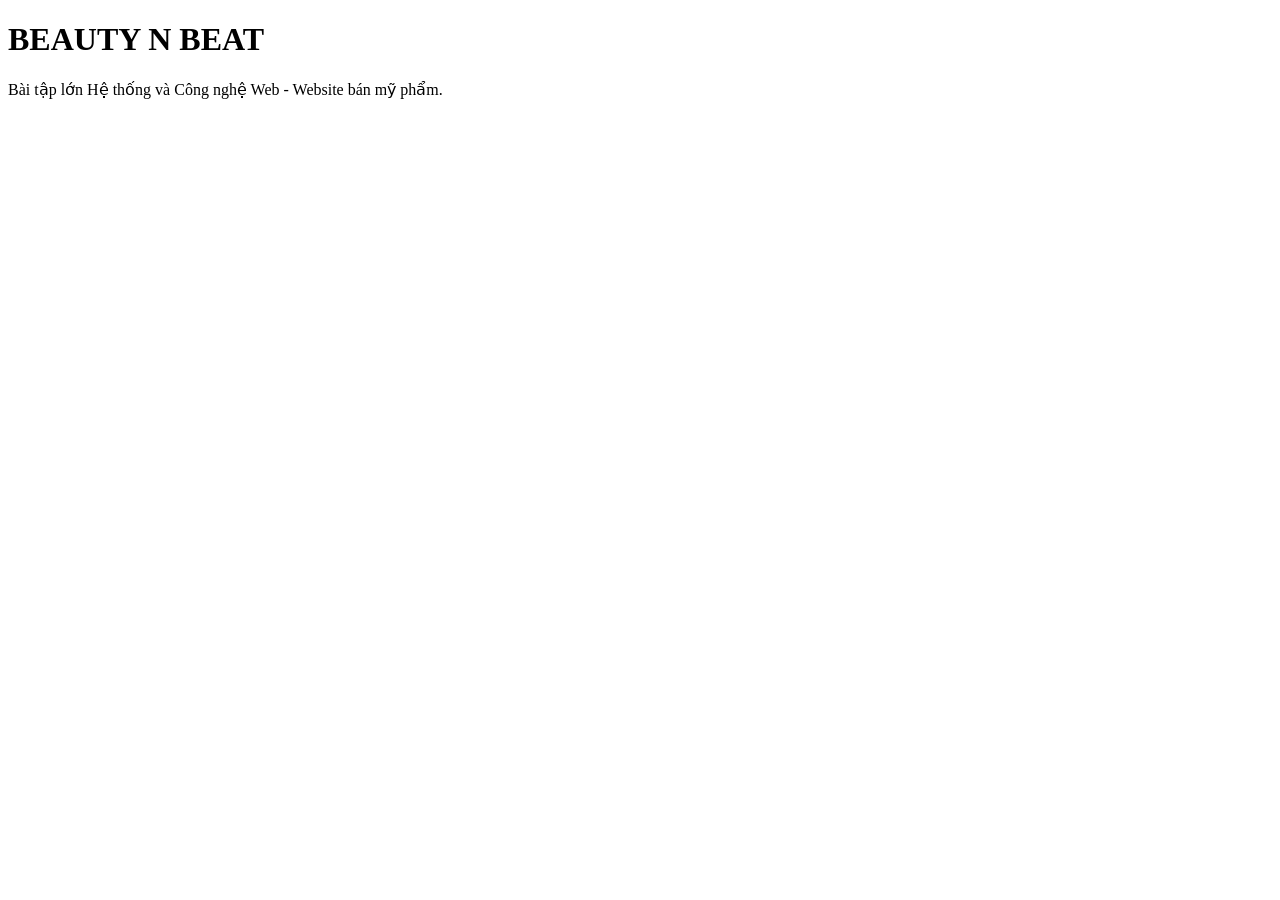
==== index.html @ 71fcf9a2 "Create index.html" ====
<!doctype html>
<html lang="vi">
  <head>
    <meta charset="UTF-8" />
    <meta name="viewport" content="width=device-width, initial-scale=1.0" />
    <title>Beauty N Beat</title>
  </head>
  <body>
    <h1>BEAUTY N BEAT</h1>
    <p>Bài tập lớn Hệ thống và Công nghệ Web - Website bán mỹ phẩm.</p>
  </body>
</html>
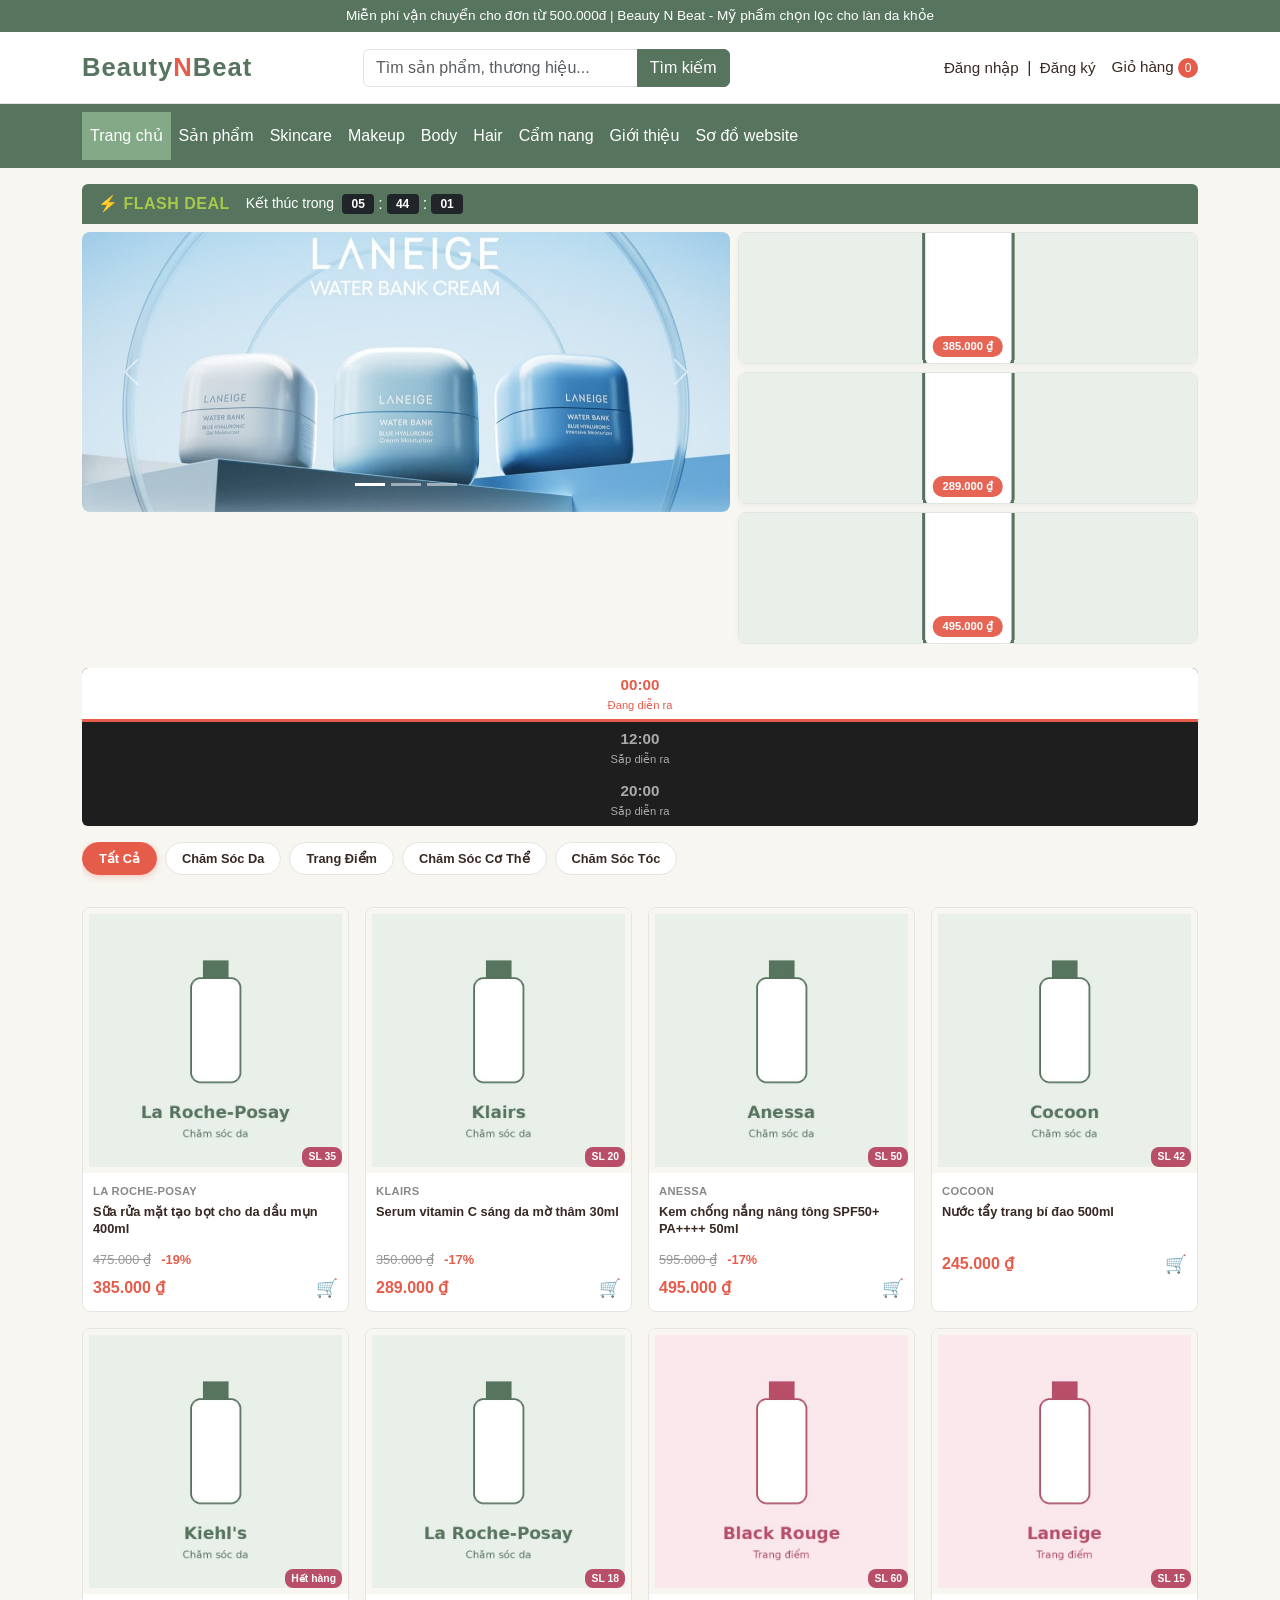
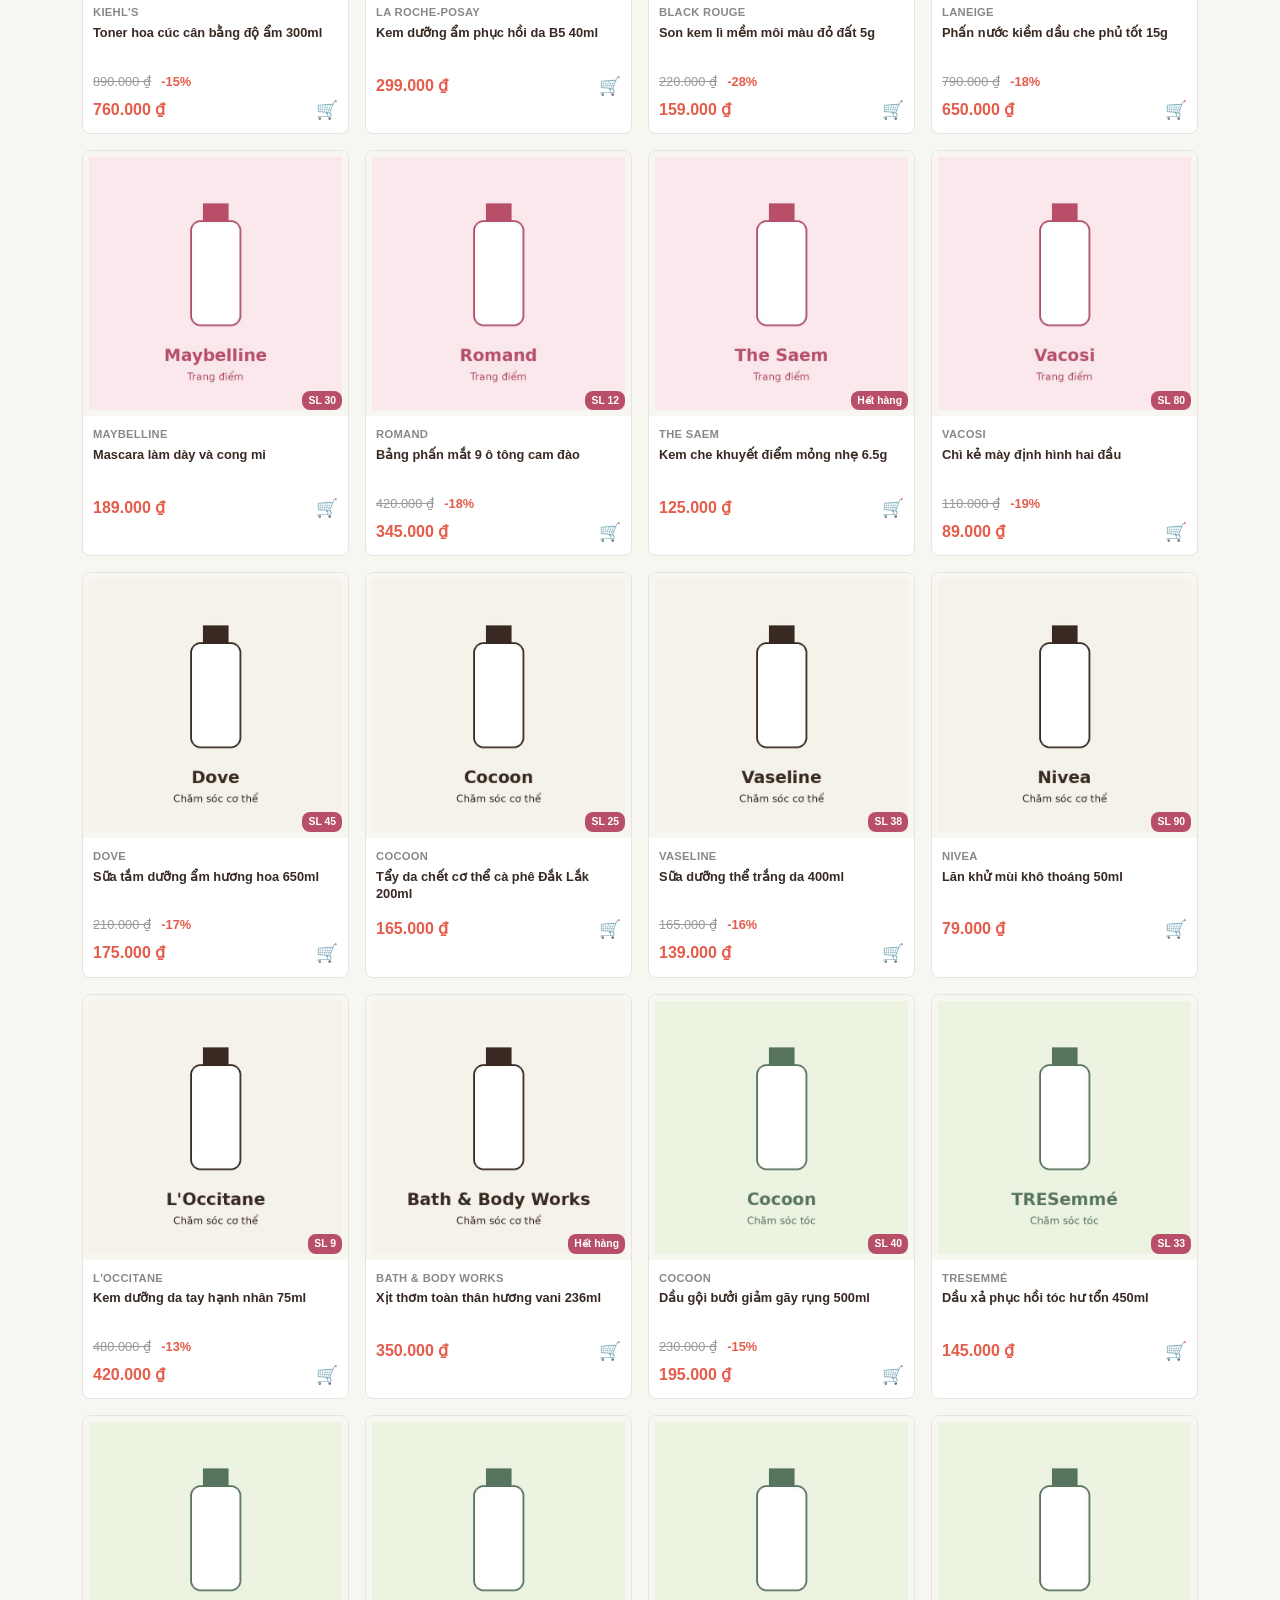
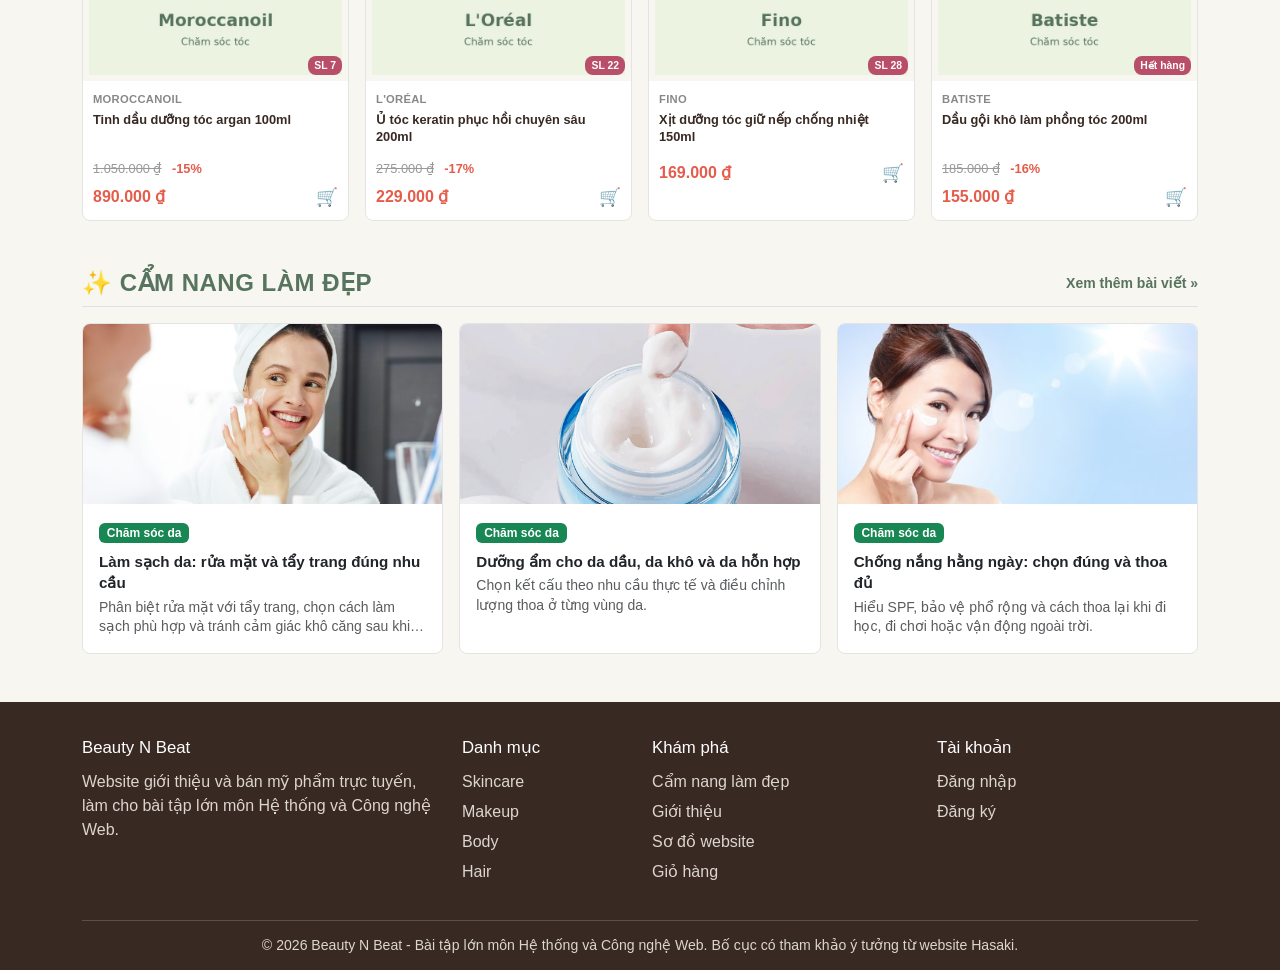
==== commit b12d9083: "update" ====
--- a/index.html
+++ b/index.html
@@ -1,12 +1,143 @@
-<!doctype html>
+<!DOCTYPE html>
 <html lang="vi">
-  <head>
-    <meta charset="UTF-8" />
-    <meta name="viewport" content="width=device-width, initial-scale=1.0" />
-    <title>Beauty N Beat</title>
-  </head>
-  <body>
-    <h1>BEAUTY N BEAT</h1>
-    <p>Bài tập lớn Hệ thống và Công nghệ Web - Website bán mỹ phẩm.</p>
-  </body>
-</html>
+<head>
+  <meta charset="UTF-8">
+  <meta name="viewport" content="width=device-width, initial-scale=1.0">
+  <title>Beauty N Beat - Mỹ phẩm chính hãng & Chăm sóc đẹp</title>
+  
+  <!-- 1. Bootstrap CSS local -->
+  <link rel="stylesheet" href="assets/vendor/bootstrap/css/bootstrap.min.css">
+  <!-- 2. Common CSS chung (A quản lý) -->
+  <link rel="stylesheet" href="assets/css/common.css">
+  <!-- 3. CSS riêng của B -->
+  <link rel="stylesheet" href="assets/css/home.css">
+</head>
+<body>
+
+  <!-- ==================== HEADER & NAVBAR ==================== -->
+  <!-- A tự vẽ qua common.js, B chỉ để thẻ rỗng -->
+  <header id="site-header"></header>
+
+  <!-- ==================== MAIN CONTENT ==================== -->
+  <main class="container my-3">
+
+    <!-- Flash Deal Header Bar + Countdown (Đã xóa ô tìm kiếm phụ) -->
+    <div class="flash-deal-header d-flex align-items-center justify-content-between p-2 mb-2 rounded-top">
+      <div class="d-flex align-items-center gap-3">
+        <h4 class="m-0 fw-bold text-uppercase flash-title">⚡ FLASH DEAL</h4>
+        <div class="countdown-box d-flex align-items-center gap-1">
+          <span class="text-white small me-1">Kết thúc trong</span>
+          <span class="badge bg-dark" id="cd-hours">00</span> :
+          <span class="badge bg-dark" id="cd-mins">00</span> :
+          <span class="badge bg-dark" id="cd-secs">00</span>
+        </div>
+      </div>
+    </div>
+
+    <!-- Hero Banner + Side Deals -->
+    <section class="hero-hasaki-layout mb-4">
+      <div class="row g-2">
+        <!-- Carousel Banner chính -->
+        <div class="col-12 col-lg-7">
+          <div id="heroCarousel" class="carousel slide h-100" data-bs-ride="carousel">
+            <div class="carousel-indicators">
+              <button type="button" data-bs-target="#heroCarousel" data-bs-slide-to="0" class="active"></button>
+              <button type="button" data-bs-target="#heroCarousel" data-bs-slide-to="1"></button>
+              <button type="button" data-bs-target="#heroCarousel" data-bs-slide-to="2"></button>
+            </div>
+            <div class="carousel-inner h-100 rounded">
+              <div class="carousel-item active h-100">
+                <!-- Đã thay ảnh placeholder bằng ảnh local -->
+                <img src="assets/img/banners/banner-1.jpg" class="d-block w-100 object-fit-cover" alt="Khuyến mãi đặc biệt">
+              </div>
+              <div class="carousel-item h-100">
+                <img src="assets/img/banners/banner-2.jpg" class="d-block w-100 object-fit-cover" alt="Sản phẩm mới">
+              </div>
+              <div class="carousel-item h-100">
+                <img src="assets/img/banners/banner-3.jpg" class="d-block w-100 object-fit-cover" alt="Flash Sale">
+              </div>
+            </div>
+            <button class="carousel-control-prev" type="button" data-bs-target="#heroCarousel" data-bs-slide="prev">
+              <span class="carousel-control-prev-icon" aria-hidden="true"></span>
+              <span class="visually-hidden">Trước</span>
+            </button>
+            <button class="carousel-control-next" type="button" data-bs-target="#heroCarousel" data-bs-slide="next">
+              <span class="carousel-control-next-icon" aria-hidden="true"></span>
+              <span class="visually-hidden">Sau</span>
+            </button>
+          </div>
+        </div>
+
+        <!-- Side Deals (3 sản phẩm hot) -->
+        <div class="col-12 col-lg-5">
+          <div class="row g-2" id="heroSideDeals">
+            <!-- Render bằng JS từ PRODUCTS -->
+          </div>
+        </div>
+      </div>
+    </section>
+
+    <!-- Time Slots Section -->
+    <section class="time-slots-section mb-3">
+      <div class="row g-0 text-center time-slots-container rounded overflow-hidden">
+        <div class="col-4 time-slot-item active py-2">
+          <div class="fw-bold fs-5">00:00</div>
+          <div class="small">Đang diễn ra</div>
+        </div>
+        <div class="col-4 time-slot-item py-2">
+          <div class="fw-bold fs-5">12:00</div>
+          <div class="small">Sắp diễn ra</div>
+        </div>
+        <div class="col-4 time-slot-item py-2">
+          <div class="fw-bold fs-5">20:00</div>
+          <div class="small">Sắp diễn ra</div>
+        </div>
+      </div>
+    </section>
+
+    <!-- Category Tabs -->
+    <section class="category-tabs-section mb-4">
+      <div class="d-flex gap-2 overflow-auto pb-2" id="categoryTabList">
+        <button class="btn btn-tab active px-3 py-2 text-nowrap" data-cat="all">Tất Cả</button>
+        <button class="btn btn-tab px-3 py-2 text-nowrap" data-cat="skincare">Chăm Sóc Da</button>
+        <button class="btn btn-tab px-3 py-2 text-nowrap" data-cat="makeup">Trang Điểm</button>
+        <button class="btn btn-tab px-3 py-2 text-nowrap" data-cat="body">Chăm Sóc Cơ Thể</button>
+        <button class="btn btn-tab px-3 py-2 text-nowrap" data-cat="hair">Chăm Sóc Tóc</button>
+      </div>
+    </section>
+
+    <!-- Featured Products Grid -->
+    <section class="products-grid-section mb-5">
+      <div class="row g-2 g-md-3" id="featuredProductsContainer">
+        <!-- Render bằng JS -->
+      </div>
+    </section>
+
+    <!-- News Section -->
+    <section class="news-highlight-section mb-5">
+      <div class="d-flex justify-content-between align-items-center mb-3 border-bottom pb-2">
+        <h4 class="section-title m-0 fw-bold text-uppercase">✨ Cẩm Nang Làm Đẹp</h4>
+        <a href="news.html" class="text-decoration-none text-primary-custom fw-bold small">
+          Xem thêm bài viết &raquo;
+        </a>
+      </div>
+      <div class="row g-3" id="featuredNewsContainer">
+        <!-- Render bằng JS -->
+      </div>
+    </section>
+
+  </main>
+
+  <!-- ==================== FOOTER ==================== -->
+  <footer id="site-footer"></footer>
+
+  <!-- ==================== SCRIPTS ==================== -->
+  <!-- Sửa tên file jQuery thành 3.7.1 theo yêu cầu của A -->
+  <script src="assets/vendor/jquery/jquery-3.7.1.min.js"></script> 
+  <script src="assets/vendor/bootstrap/js/bootstrap.bundle.min.js"></script>
+  <script src="assets/data/products.js"></script>
+  <script src="assets/data/news.js"></script>
+  <script src="assets/js/common.js"></script>
+  <script src="assets/js/home.js"></script>
+</body>
+</html>
--- a/assets/css/common.css
+++ b/assets/css/common.css
@@ -0,0 +1,222 @@
+:root {
+  --primary: #56745e;
+  --primary-light: #83a987;
+  --fresh: #a8c84a;
+  --blush: #f1bbc7;
+  --sale: #e55c4b;
+  --sale-dark: #b84e68;
+  --text: #382923;
+  --text-muted: #7a7068;
+  --surface: #f7f6f1;
+  --white: #ffffff;
+  --border: #e4e4e4;
+  --radius-sm: 6px;
+  --radius-md: 10px;
+  --radius-lg: 16px;
+  --shadow-card: 0 4px 14px rgba(56, 41, 35, 0.1);
+}
+
+body {
+  font-family: "Segoe UI", Tahoma, Arial, sans-serif;
+  color: var(--text);
+  background-color: var(--surface);
+}
+
+a {
+  color: var(--primary);
+}
+
+a:hover {
+  color: var(--sale-dark);
+}
+
+.btn-primary-custom {
+  background-color: var(--primary);
+  border-color: var(--primary);
+  color: var(--white);
+}
+
+.btn-primary-custom:hover,
+.btn-primary-custom:focus {
+  background-color: var(--primary-light);
+  border-color: var(--primary-light);
+  color: var(--white);
+}
+
+.bg-surface {
+  background-color: var(--surface);
+}
+
+.text-primary-custom {
+  color: var(--primary);
+}
+
+.text-sale {
+  color: var(--sale);
+}
+
+.site-topbar {
+  background-color: var(--primary);
+  color: var(--white);
+  font-size: 0.85rem;
+  text-align: center;
+  padding: 6px 12px;
+}
+
+.site-header-main {
+  background-color: var(--white);
+  border-bottom: 1px solid var(--border);
+}
+
+.site-logo {
+  font-size: 1.6rem;
+  font-weight: 700;
+  letter-spacing: 1px;
+  color: var(--primary);
+  text-decoration: none;
+}
+
+.site-logo span {
+  color: var(--sale);
+}
+
+.site-search .form-control:focus {
+  border-color: var(--primary-light);
+  box-shadow: 0 0 0 0.2rem rgba(131, 169, 135, 0.25);
+}
+
+.site-search .btn {
+  background-color: var(--primary);
+  border-color: var(--primary);
+  color: var(--white);
+}
+
+.site-actions a,
+.site-actions span {
+  white-space: nowrap;
+}
+
+.site-actions a {
+  color: var(--text);
+  text-decoration: none;
+  font-size: 0.95rem;
+}
+
+.site-actions a:hover {
+  color: var(--primary);
+}
+
+.site-cart-badge {
+  display: inline-block;
+  min-width: 20px;
+  padding: 1px 6px;
+  border-radius: 50px;
+  background-color: var(--sale);
+  color: var(--white);
+  font-size: 0.75rem;
+  text-align: center;
+}
+
+.site-nav {
+  background-color: var(--primary);
+}
+
+.site-nav .nav-link {
+  color: var(--white);
+  font-weight: 500;
+  padding: 12px 16px;
+}
+
+.site-nav .nav-link:hover,
+.site-nav .nav-link.active {
+  background-color: var(--primary-light);
+  color: var(--white);
+}
+
+.site-nav .navbar-toggler {
+  border-color: var(--white);
+}
+
+.site-nav .navbar-toggler-icon {
+  filter: invert(1);
+}
+
+.site-footer {
+  background-color: var(--text);
+  color: #ddd5cf;
+  margin-top: 48px;
+  padding: 36px 0 0;
+}
+
+.site-footer h5 {
+  color: var(--white);
+  font-size: 1.05rem;
+  margin-bottom: 12px;
+}
+
+.site-footer ul {
+  list-style: none;
+  padding-left: 0;
+}
+
+.site-footer li {
+  margin-bottom: 6px;
+}
+
+.site-footer a {
+  color: #ddd5cf;
+  text-decoration: none;
+}
+
+.site-footer a:hover {
+  color: var(--blush);
+}
+
+.site-footer-bottom {
+  border-top: 1px solid rgba(255, 255, 255, 0.18);
+  margin-top: 20px;
+  padding: 14px 0;
+  font-size: 0.88rem;
+  text-align: center;
+}
+
+.page-heading {
+  font-size: 1.8rem;
+  font-weight: 700;
+  color: var(--primary);
+}
+
+.section-heading {
+  font-size: 1.35rem;
+  font-weight: 700;
+  color: var(--primary);
+  border-left: 5px solid var(--fresh);
+  padding-left: 12px;
+  margin-bottom: 16px;
+}
+
+.info-card {
+  background-color: var(--white);
+  border: 1px solid var(--border);
+  border-radius: var(--radius-md);
+  padding: 20px;
+  height: 100%;
+}
+
+.sitemap-list a {
+  text-decoration: none;
+}
+
+.sitemap-list a:hover {
+  text-decoration: underline;
+}
+
+@media (max-width: 767px) {
+  .site-logo {
+    font-size: 1.3rem;
+  }
+
+  .page-heading {
+    font-size: 1.4rem;
+  }
+}
--- a/assets/css/home.css
+++ b/assets/css/home.css
@@ -0,0 +1,319 @@
+/* ---------- Tiện ích chung ---------- */
+.btn-primary-custom {
+  background-color: var(--primary);
+  color: var(--white);
+  border: none;
+  font-size: 0.875rem;
+  font-weight: 600;
+  border-radius: 6px;
+  transition: all 0.2s ease-in-out;
+}
+.btn-primary-custom:hover {
+  background-color: var(--primary-light);
+  color: var(--white);
+}
+.text-primary-custom { color: var(--primary) !important; }
+.text-sale { color: var(--sale) !important; }
+.bg-surface { background-color: var(--surface); }
+
+/* ---------- 1. Flash Deal Header Bar ---------- */
+.flash-deal-header {
+  background-color: var(--primary);
+  color: var(--white);
+  border-radius: 8px 8px 0 0;
+  padding: 8px 16px !important;
+}
+.flash-title {
+  color: var(--fresh);
+  font-size: 1rem !important;
+  letter-spacing: 0.5px;
+}
+.countdown-box .badge {
+  font-size: 0.75rem;
+  padding: 4px 6px;
+  font-weight: 700;
+  border-radius: 4px;
+  min-width: 32px;
+  text-align: center;
+}
+
+/* ---------- 2. Hero Banner & Side Deals ---------- */
+.hero-hasaki-layout {
+  border-radius: 0 0 8px 8px;
+  overflow: hidden;
+}
+.hero-hasaki-layout #heroCarousel {
+  max-height: 280px;
+  border-radius: 8px;
+  overflow: hidden;
+}
+.hero-hasaki-layout .carousel-item img {
+  width: 100%;
+  height: 280px;
+  object-fit: cover;
+}
+.side-deal-card {
+  background: var(--white);
+  border: 1px solid var(--border);
+  border-radius: 8px;
+  overflow: hidden;
+  position: relative;
+  height: 100%;
+  box-shadow: 0 2px 6px rgba(0, 0, 0, 0.04);
+  transition: transform 0.2s ease, box-shadow 0.2s ease;
+}
+.side-deal-card:hover {
+  transform: translateY(-2px);
+  box-shadow: 0 4px 12px rgba(0, 0, 0, 0.08);
+}
+.side-deal-card img {
+  width: 100%;
+  height: 130px;
+  object-fit: cover;
+}
+.side-deal-badge {
+  position: absolute;
+  bottom: 6px;
+  left: 50%;
+  transform: translateX(-50%);
+  background: rgba(229, 92, 75, 0.95);
+  color: var(--white);
+  font-size: 0.7rem;
+  font-weight: 700;
+  padding: 2px 10px;
+  border-radius: 10px;
+  white-space: nowrap;
+}
+
+/* ---------- 3. Time Slots ---------- */
+.time-slots-container {
+  background-color: #1e1e1e;
+  color: #aaa;
+  border-radius: 8px;
+}
+.time-slot-item {
+  cursor: pointer;
+  padding: 6px 0 !important;
+  transition: all 0.2s ease;
+  border: none;
+  background: transparent;
+  color: inherit;
+  width: 100%;
+}
+.time-slot-item .fw-bold { font-size: 0.95rem !important; }
+.time-slot-item .small { font-size: 0.7rem !important; }
+.time-slot-item.active {
+  background-color: var(--white);
+  color: var(--sale);
+  border-bottom: 3px solid var(--sale);
+}
+.time-slot-item:hover:not(.active) {
+  background-color: rgba(255, 255, 255, 0.08);
+  color: var(--white);
+}
+
+/* ---------- 4. Category Tabs ---------- */
+.btn-tab {
+  background-color: var(--white);
+  border: 1px solid var(--border);
+  color: var(--text);
+  font-size: 0.8rem;
+  font-weight: 600;
+  border-radius: 20px;
+  padding: 6px 16px !important;
+  transition: all 0.2s ease;
+  white-space: nowrap;
+}
+.btn-tab.active,
+.btn-tab:hover {
+  background-color: var(--sale);
+  color: var(--white);
+  border-color: var(--sale);
+  box-shadow: 0 2px 6px rgba(229, 92, 75, 0.3);
+}
+
+/* ---------- 5. Product Card Hasaki ---------- */
+.hasaki-product-card {
+  background: var(--white);
+  border: 1px solid var(--border);
+  border-radius: 8px;
+  overflow: hidden;
+  height: 100%;
+  display: flex;
+  flex-direction: column;
+  position: relative;
+  transition: box-shadow 0.25s ease, transform 0.2s ease, border-color 0.2s ease;
+}
+.hasaki-product-card:hover {
+  box-shadow: 0 6px 16px rgba(0, 0, 0, 0.08);
+  transform: translateY(-3px);
+  border-color: var(--primary-light);
+}
+.hasaki-card-header {
+  position: relative;
+  padding-top: 100%;
+  background-color: var(--surface);
+  overflow: hidden;
+}
+.hasaki-card-header img {
+  position: absolute;
+  top: 0;
+  left: 0;
+  width: 100%;
+  height: 100%;
+  object-fit: cover;
+  padding: 6px;
+  transition: transform 0.3s ease;
+}
+.hasaki-product-card:hover .hasaki-card-header img {
+  transform: scale(1.05);
+}
+.badge-sl {
+  position: absolute;
+  right: 6px;
+  bottom: 6px;
+  background: var(--sale-dark);
+  color: var(--white);
+  font-size: 0.65rem;
+  font-weight: 700;
+  padding: 2px 6px;
+  border-radius: 8px;
+}
+.hasaki-card-body {
+  padding: 10px;
+  display: flex;
+  flex-direction: column;
+  flex-grow: 1;
+}
+.hasaki-brand {
+  font-size: 0.7rem;
+  font-weight: 700;
+  color: #888;
+  text-transform: uppercase;
+  margin-bottom: 3px;
+  letter-spacing: 0.3px;
+}
+.hasaki-title {
+  font-size: 0.8rem;
+  font-weight: 600;
+  color: var(--text);
+  line-height: 1.35;
+  height: 2.7em;
+  overflow: hidden;
+  display: -webkit-box;
+  -webkit-line-clamp: 2;
+  -webkit-box-orient: vertical;
+  margin-bottom: 6px;
+  text-decoration: none;
+}
+.hasaki-title:hover { color: var(--primary); }
+.hasaki-meta {
+  font-size: 0.7rem;
+  color: #777;
+  display: flex;
+  align-items: center;
+  gap: 4px;
+  margin-bottom: 6px;
+}
+.rating-badge {
+  background: #ff9800;
+  color: var(--white);
+  padding: 0 4px;
+  border-radius: 3px;
+  font-weight: 700;
+  font-size: 0.65rem;
+}
+
+/* ---------- 6. Price & Discount ---------- */
+.old-price-line {
+  text-decoration: line-through;
+  color: #999;
+  font-size: 0.8rem;
+  margin-right: 6px;
+}
+.discount-tag {
+  color: var(--sale);
+  font-weight: 700;
+  font-size: 0.8rem;
+}
+.hasaki-price-row {
+  display: flex;
+  justify-content: space-between;
+  align-items: center;
+}
+.price-main {
+  color: var(--sale);
+  font-weight: 700;
+  font-size: 1rem;
+}
+.btn-add-cart-icon {
+  text-decoration: none;
+  font-size: 1.1rem;
+  cursor: pointer;
+  transition: transform 0.2s ease;
+}
+.btn-add-cart-icon:hover {
+  transform: scale(1.15);
+}
+
+/* ---------- 7. News Card ---------- */
+.news-card-item {
+  background: var(--white);
+  border: 1px solid var(--border);
+  /* ĐÃ SỬA: var(--radius-md) → 8px vì common.css không khai báo --radius-md */
+  border-radius: 8px;
+  overflow: hidden;
+  height: 100%;
+  transition: box-shadow 0.25s ease, transform 0.2s ease;
+}
+.news-card-item:hover {
+  box-shadow: 0 6px 16px rgba(0, 0, 0, 0.08);
+  transform: translateY(-3px);
+}
+.news-card-item img {
+  width: 100%;
+  height: 180px;
+  object-fit: cover;
+}
+.news-title {
+  font-size: 0.95rem;
+  line-height: 1.4;
+  display: -webkit-box;
+  -webkit-line-clamp: 2;
+  -webkit-box-orient: vertical;
+  overflow: hidden;
+}
+.news-summary {
+  display: -webkit-box;
+  -webkit-line-clamp: 2;
+  -webkit-box-orient: vertical;
+  overflow: hidden;
+  line-height: 1.4;
+}
+
+/* ---------- 8. Empty State ---------- */
+.empty-state {
+  padding: 40px 0;
+}
+.empty-icon {
+  font-size: 3rem;
+  margin-bottom: 12px;
+}
+
+/* ---------- 9. Search Page ---------- */
+.search-info-bar {
+  font-size: 0.95rem;
+}
+.search-page-header .form-control-lg {
+  border: 1px solid var(--border);
+}
+.search-page-header .form-control-lg:focus {
+  border-color: var(--primary);
+  box-shadow: 0 0 0 0.2rem rgba(86, 116, 94, 0.15);
+}
+
+/* ---------- 10. Section Title ---------- */
+.section-title {
+  color: var(--primary);
+  letter-spacing: 0.5px;
+}
